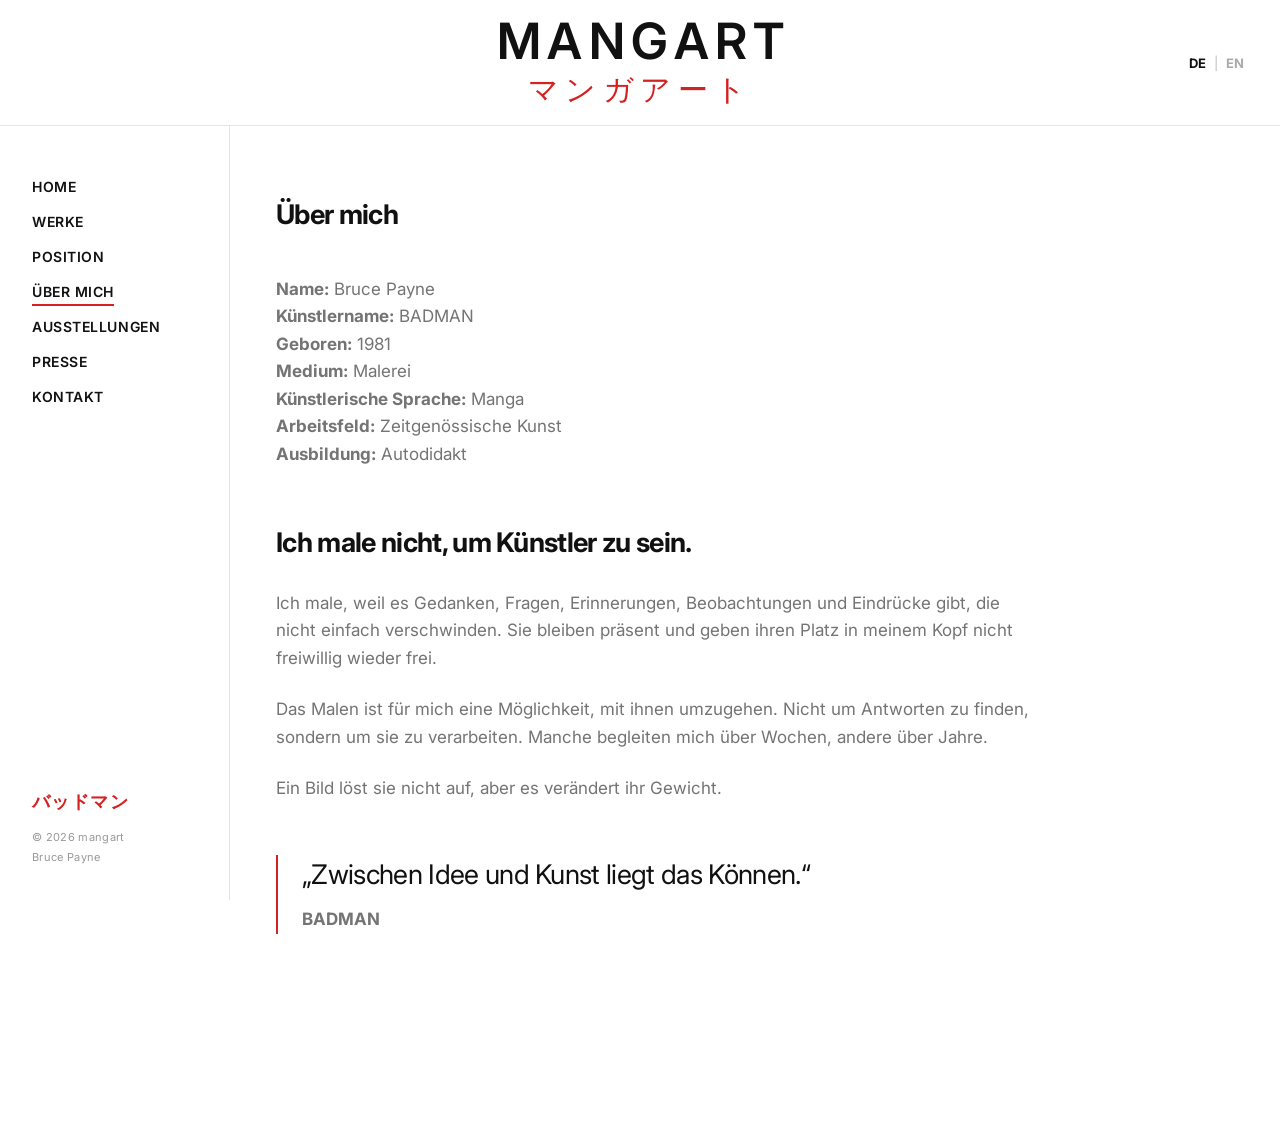
==== about.html @ ba603c7e "Create about.html" ====
<!DOCTYPE html>
<html lang="de">
<head>
  <meta charset="UTF-8">
  <meta name="viewport" content="width=device-width, initial-scale=1.0">

  <title>About | MANGART</title>

  <link rel="preconnect" href="https://fonts.googleapis.com">
  <link rel="preconnect" href="https://fonts.gstatic.com" crossorigin>

  <link
    href="https://fonts.googleapis.com/css2?family=Inter:wght@400;500;600;700&display=swap"
    rel="stylesheet"
  >

  <link rel="stylesheet" href="style.css">
</head>

<body>

  <header class="site-header">

    <a
      class="site-logo"
      href="index.html"
      aria-label="Zur Startseite"
      data-aria-de="Zur Startseite"
      data-aria-en="Go to homepage"
    >
      <span class="site-logo-main">MANGART</span>
      <span class="site-logo-japanese">マンガアート</span>
    </a>

    <div class="header-controls">

      <div class="language-switch" aria-label="Sprache auswählen">

        <button
          class="language-button active"
          id="languageDe"
          type="button"
          aria-pressed="true"
        >
          DE
        </button>

        <span class="language-divider">|</span>

        <button
          class="language-button"
          id="languageEn"
          type="button"
          aria-pressed="false"
        >
          EN
        </button>

      </div>

      <button
        class="menu-button"
        id="menuButton"
        type="button"
        aria-label="Menü öffnen"
        aria-expanded="false"
        data-open-de="Menü öffnen"
        data-close-de="Menü schließen"
        data-open-en="Open menu"
        data-close-en="Close menu"
      >
        <span></span>
        <span></span>
        <span></span>
      </button>

    </div>

  </header>

  <aside class="sidebar" id="sidebar">

    <nav class="main-navigation">

      <a
        href="index.html"
        data-de="Home"
        data-en="Home"
      >
        Home
      </a>

      <a
        href="#"
        data-de="Werke"
        data-en="Works"
      >
        Werke
      </a>

      <a
        href="#"
        data-de="Position"
        data-en="Position"
      >
        Position
      </a>

      <a
        class="active"
        href="about.html"
        data-de="Über mich"
        data-en="About"
      >
        Über mich
      </a>

      <a
        href="exhibitions.html"
        data-de="Ausstellungen"
        data-en="Exhibitions"
      >
        Ausstellungen
      </a>

      <a
        href="press.html"
        data-de="Presse"
        data-en="Press"
      >
        Presse
      </a>

      <a
        href="#"
        data-de="Kontakt"
        data-en="Contact"
      >
        Kontakt
      </a>

    </nav>

    <div class="sidebar-footer">
      <div class="japanese-name">バッドマン</div>
      <div>© 2026 mangart</div>
      <div>Bruce Payne</div>
    </div>

  </aside>

  <main class="page">

    <div class="content">

      <section class="intro">

        <h1
          class="intro-lead"
          style="margin-top: 0; margin-bottom: 42px;"
          data-de="Über mich"
          data-en="About"
        >
          Über mich
        </h1>

        <div style="margin-bottom: 54px;">

          <p class="intro-sub">
            <strong
              data-de="Name:"
              data-en="Name:"
            >
              Name:
            </strong>
            Bruce Payne
          </p>

          <p class="intro-sub">
            <strong
              data-de="Künstlername:"
              data-en="Artist name:"
            >
              Künstlername:
            </strong>
            BADMAN
          </p>

          <p class="intro-sub">
            <strong
              data-de="Geboren:"
              data-en="Born:"
            >
              Geboren:
            </strong>
            1981
          </p>

          <p class="intro-sub">
            <strong
              data-de="Medium:"
              data-en="Medium:"
            >
              Medium:
            </strong>

            <span
              data-de="Malerei"
              data-en="Painting"
            >
              Malerei
            </span>
          </p>

          <p class="intro-sub">
            <strong
              data-de="Künstlerische Sprache:"
              data-en="Artistic voice:"
            >
              Künstlerische Sprache:
            </strong>
            Manga
          </p>

          <p class="intro-sub">
            <strong
              data-de="Arbeitsfeld:"
              data-en="Field:"
            >
              Arbeitsfeld:
            </strong>

            <span
              data-de="Zeitgenössische Kunst"
              data-en="Contemporary art"
            >
              Zeitgenössische Kunst
            </span>
          </p>

          <p class="intro-sub">
            <strong
              data-de="Ausbildung:"
              data-en="Education:"
            >
              Ausbildung:
            </strong>

            <span
              data-de="Autodidakt"
              data-en="Self-taught"
            >
              Autodidakt
            </span>
          </p>

        </div>

        <p
          class="intro-main"
          style="font-weight: 700; margin-bottom: 28px;"
          data-de="Ich male nicht, um Künstler zu sein."
          data-en="I do not paint in order to be an artist."
        >
          Ich male nicht, um Künstler zu sein.
        </p>

        <p
          class="intro-sub"
          style="margin-bottom: 24px;"
          data-de="Ich male, weil es Gedanken, Fragen, Erinnerungen, Beobachtungen und Eindrücke gibt, die nicht einfach verschwinden. Sie bleiben präsent und geben ihren Platz in meinem Kopf nicht freiwillig wieder frei."
          data-en="I paint because there are thoughts, questions, memories, observations, and impressions that do not simply disappear. They remain present and do not willingly give up their place in my mind."
        >
          Ich male, weil es Gedanken, Fragen, Erinnerungen,
          Beobachtungen und Eindrücke gibt, die nicht einfach
          verschwinden. Sie bleiben präsent und geben ihren Platz
          in meinem Kopf nicht freiwillig wieder frei.
        </p>

        <p
          class="intro-sub"
          style="margin-bottom: 24px;"
          data-de="Das Malen ist für mich eine Möglichkeit, mit ihnen umzugehen. Nicht um Antworten zu finden, sondern um sie zu verarbeiten. Manche begleiten mich über Wochen, andere über Jahre."
          data-en="Painting is a way for me to deal with them. Not to find answers, but to process them. Some stay with me for weeks, others for years."
        >
          Das Malen ist für mich eine Möglichkeit, mit ihnen umzugehen.
          Nicht um Antworten zu finden, sondern um sie zu verarbeiten.
          Manche begleiten mich über Wochen, andere über Jahre.
        </p>

        <p
          class="intro-sub"
          style="margin-bottom: 52px;"
          data-de="Ein Bild löst sie nicht auf, aber es verändert ihr Gewicht."
          data-en="A painting does not dissolve them, but it changes their weight."
        >
          Ein Bild löst sie nicht auf, aber es verändert ihr Gewicht.
        </p>

        <blockquote
          style="
            margin: 0;
            padding-left: 24px;
            border-left: 2px solid #d42121;
          "
        >

          <p
            class="intro-main"
            style="margin-bottom: 12px;"
            data-de="„Zwischen Idee und Kunst liegt das Können.“"
            data-en="“Between an idea and art lies skill.”"
          >
            „Zwischen Idee und Kunst liegt das Können.“
          </p>

          <p
            class="intro-sub"
            style="font-weight: 700;"
          >
            BADMAN
          </p>

        </blockquote>

      </section>

    </div>

  </main>

  <script>
    const menuButton = document.getElementById("menuButton");
    const sidebar = document.getElementById("sidebar");

    const languageDe = document.getElementById("languageDe");
    const languageEn = document.getElementById("languageEn");

    const translatableElements = document.querySelectorAll(
      "[data-de][data-en]"
    );

    const ariaTranslatableElements = document.querySelectorAll(
      "[data-aria-de][data-aria-en]"
    );

    let currentLanguage =
      localStorage.getItem("mangart-language") || "de";

    function updateMenuLabel() {
      const menuIsOpen = sidebar.classList.contains("open");

      const labelAttribute = menuIsOpen
        ? `data-close-${currentLanguage}`
        : `data-open-${currentLanguage}`;

      menuButton.setAttribute(
        "aria-label",
        menuButton.getAttribute(labelAttribute)
      );
    }

    function setLanguage(language) {
      currentLanguage = language;

      document.documentElement.lang = language;

      translatableElements.forEach(function (element) {
        element.textContent = element.getAttribute(`data-${language}`);
      });

      ariaTranslatableElements.forEach(function (element) {
        element.setAttribute(
          "aria-label",
          element.getAttribute(`data-aria-${language}`)
        );
      });

      const germanIsActive = language === "de";

      languageDe.classList.toggle("active", germanIsActive);
      languageEn.classList.toggle("active", !germanIsActive);

      languageDe.setAttribute(
        "aria-pressed",
        germanIsActive ? "true" : "false"
      );

      languageEn.setAttribute(
        "aria-pressed",
        germanIsActive ? "false" : "true"
      );

      localStorage.setItem("mangart-language", language);

      updateMenuLabel();
    }

    languageDe.addEventListener("click", function () {
      setLanguage("de");
    });

    languageEn.addEventListener("click", function () {
      setLanguage("en");
    });

    menuButton.addEventListener("click", function () {
      const menuIsOpen = sidebar.classList.toggle("open");

      menuButton.classList.toggle("open", menuIsOpen);

      menuButton.setAttribute(
        "aria-expanded",
        menuIsOpen ? "true" : "false"
      );

      updateMenuLabel();
    });

    setLanguage(currentLanguage);
  </script>

</body>
</html>
---- style.css ----
:root {
  --white: #ffffff;
  --black: #111111;
  --grey: #747474;
  --light-grey: #e4e4e4;
  --soft-grey: #a2a2a2;
  --red: #d42121;

  --header-height: 126px;
  --sidebar-width: 230px;
  --content-width: 1320px;
}

* {
  box-sizing: border-box;
}

html {
  scroll-behavior: smooth;
}

body {
  margin: 0;
  background: var(--white);
  color: var(--black);
  font-family: "Inter", Arial, Helvetica, sans-serif;
  -webkit-font-smoothing: antialiased;
}

a {
  color: inherit;
  text-decoration: none;
}

button {
  font: inherit;
}

/* HEADER */

.site-header {
  position: fixed;
  top: 0;
  right: 0;
  left: 0;
  height: var(--header-height);
  background: rgba(255, 255, 255, 0.98);
  border-bottom: 1px solid var(--light-grey);
  z-index: 1000;
}

/* MANGART WORTMARKE */

.site-logo {
  position: absolute;
  top: 16px;
  left: 50%;
  width: 430px;
  transform: translateX(-50%);
  display: flex;
  flex-direction: column;
  align-items: center;
  white-space: nowrap;
}

.site-logo-main {
  display: block;
  width: 100%;
  color: var(--black);
  font-size: 50px;
  font-weight: 600;
  line-height: 1;
  letter-spacing: 0.13em;
  text-align: center;
  text-indent: 0.13em;
}

.site-logo-japanese {
  display: block;
  width: 100%;
  margin-top: 8px;
  color: var(--red);
  font-size: 30px;
  font-weight: 500;
  line-height: 1;
  letter-spacing: 0.22em;
  text-align: center;
  text-indent: 0.00em;
}

.header-controls {
  position: absolute;
  top: 0;
  right: 36px;
  height: var(--header-height);
  display: flex;
  align-items: center;
  gap: 22px;
}

.language-switch {
  display: flex;
  align-items: center;
  gap: 8px;
  font-size: 13px;
  font-weight: 700;
}

.language-button {
  padding: 0;
  border: 0;
  background: transparent;
  color: #aaaaaa;
  cursor: pointer;
}

.language-button.active {
  color: var(--black);
}

.language-divider {
  color: #bdbdbd;
  font-weight: 400;
}

/* LINKE NAVIGATION */

.sidebar {
  position: fixed;
  top: var(--header-height);
  bottom: 0;
  left: 0;
  width: var(--sidebar-width);
  padding: 52px 32px 32px;
  display: flex;
  flex-direction: column;
  background: var(--white);
  border-right: 1px solid var(--light-grey);
  z-index: 900;
}

.main-navigation {
  display: flex;
  flex-direction: column;
  align-items: flex-start;
  gap: 18px;
}

.main-navigation a {
  position: relative;
  font-size: 14px;
  font-weight: 600;
  letter-spacing: 0.04em;
  text-transform: uppercase;
}

.main-navigation a::after {
  content: "";
  position: absolute;
  bottom: -6px;
  left: 0;
  width: 0;
  height: 2px;
  background: var(--red);
  transition: width 0.2s ease;
}

.main-navigation a:hover::after,
.main-navigation a.active::after {
  width: 100%;
}

/* SIGNATUR LINKS UNTEN */

.sidebar-footer {
  margin-top: auto;
  padding-top: 72px;
  color: #999999;
  font-size: 11px;
  line-height: 1.8;
  letter-spacing: 0.03em;
}

.japanese-name {
  margin-bottom: 10px;
  color: var(--red);
  font-size: 18px;
  font-weight: 600;
  letter-spacing: 0.08em;
}

/* HAUPTBEREICH */

.page {
  margin-left: var(--sidebar-width);
  padding: var(--header-height) 46px 100px;
}

.content {
  width: 100%;
  max-width: var(--content-width);
  margin: 0 auto;
  padding-top: 70px;
}

/* HOME INTRO */

.intro {
  max-width: 820px;
  margin-bottom: 100px;
}

.intro p {
  margin-top: 0;
}

.intro-lead {
  margin-bottom: 14px;
  font-size: 27px;
  font-weight: 700;
  line-height: 1.4;
  letter-spacing: -0.025em;
}

.intro-main {
  margin-bottom: 30px;
  font-size: 27px;
  font-weight: 400;
  line-height: 1.45;
  letter-spacing: -0.025em;
}

.intro-sub {
  max-width: 760px;
  margin-bottom: 0;
  color: var(--grey);
  font-size: 17px;
  font-weight: 400;
  line-height: 1.62;
}

/* AUSGEWÄHLTE ARBEITEN */

.selected-works {
  width: 100%;
}

.section-title {
  display: flex;
  align-items: center;
  gap: 22px;
  margin: 0 0 30px;
  color: var(--soft-grey);
  font-size: 13px;
  font-weight: 700;
  letter-spacing: 0.28em;
  text-transform: uppercase;
}

.section-title::after {
  content: "";
  flex: 1;
  height: 1px;
  background: var(--light-grey);
}

/* WERKRASTER */

.works-grid {
  display: grid;
  grid-template-columns: repeat(4, minmax(0, 1fr));
  gap: 52px 22px;
}

.work-card {
  display: block;
  width: 100%;
}

.image-placeholder {
  width: 100%;
  aspect-ratio: 4 / 5;
  display: flex;
  align-items: center;
  justify-content: center;
  background: var(--white);
  border: 1px dashed #d4d4d4;
  color: #aaaaaa;
  font-size: 11px;
  font-weight: 600;
  letter-spacing: 0.12em;
  text-transform: uppercase;
}

.work-card img {
  display: block;
  width: 100%;
  height: auto;
  object-fit: contain;
  background: var(--white);
}

/* ALLE WERKE ANSEHEN */

.all-works-link {
  display: inline-block;
  position: relative;
  margin-top: 46px;
  padding-bottom: 5px;
  font-size: 13px;
  font-weight: 700;
  letter-spacing: 0.12em;
  text-transform: uppercase;
}

.all-works-link::after {
  content: "";
  position: absolute;
  right: 0;
  bottom: 0;
  left: 0;
  height: 1px;
  background: var(--black);
}

.all-works-link:hover {
  opacity: 0.55;
}

/* HAMBURGER */

.menu-button {
  display: none;
  width: 32px;
  height: 32px;
  padding: 0;
  border: 0;
  background: transparent;
  cursor: pointer;
  align-items: center;
  justify-content: center;
  flex-direction: column;
}

.menu-button span {
  display: block;
  width: 28px;
  height: 2px;
  margin: 3px 0;
  background: var(--black);
  transition: transform 0.2s ease, opacity 0.2s ease;
}

.menu-button.open span:nth-child(1) {
  transform: translateY(8px) rotate(45deg);
}

.menu-button.open span:nth-child(2) {
  opacity: 0;
}

.menu-button.open span:nth-child(3) {
  transform: translateY(-8px) rotate(-45deg);
}

/* TABLET */

@media (max-width: 820px) {
  .works-grid {
    grid-template-columns: repeat(2, minmax(0, 1fr));
  }
}

/* HANDY */

@media (max-width: 760px) {
  :root {
    --header-height: 98px;
  }

  .site-logo {
    top: 50%;
    left: 20px;
    width: max-content;
    transform: translateY(-50%);
    display: inline-flex;
    flex-direction: column;
    align-items: center;
  }

  .site-logo-main {
    display: block;
    width: auto;
    font-size: 25px;
    font-weight: 600;
    line-height: 1;
    letter-spacing: 0.1em;
    text-align: center;
    text-indent: 0;
  }

  .site-logo-japanese {
    display: block;
    width: auto;
    margin-top: 7px;
    font-size: 14px;
    font-weight: 500;
    line-height: 1;
    letter-spacing: 0.2em;
    text-align: center;
    text-indent: 0.2em;
  }

  .header-controls {
    top: 0;
    right: 16px;
    height: var(--header-height);
    gap: 14px;
  }

  .language-switch {
    height: 32px;
    display: flex;
    align-items: center;
    font-size: 13px;
  }

  .menu-button {
    display: flex;
  }

  .sidebar {
    top: var(--header-height);
    width: 100%;
    height: calc(100vh - var(--header-height));
    padding: 36px 26px 30px;
    border-right: 0;
    transform: translateX(-105%);
    transition: transform 0.25s ease;
  }

  .sidebar.open {
    transform: translateX(0);
  }

  .main-navigation {
    gap: 24px;
  }

  .main-navigation a {
    font-size: 22px;
  }

  .sidebar-footer {
    display: none;
  }

  .page {
    margin-left: 0;
    padding: var(--header-height) 22px 65px;
  }

  .content {
    padding-top: 48px;
  }

  .intro {
    margin-bottom: 74px;
  }

  .intro-lead {
    font-size: 23px;
  }

  .intro-main {
    font-size: 23px;
  }

  .intro-sub {
    font-size: 17px;
  }

  .section-title {
    font-size: 12px;
    letter-spacing: 0.2em;
  }

  .works-grid {
    grid-template-columns: 1fr;
    gap: 28px;
  }
}
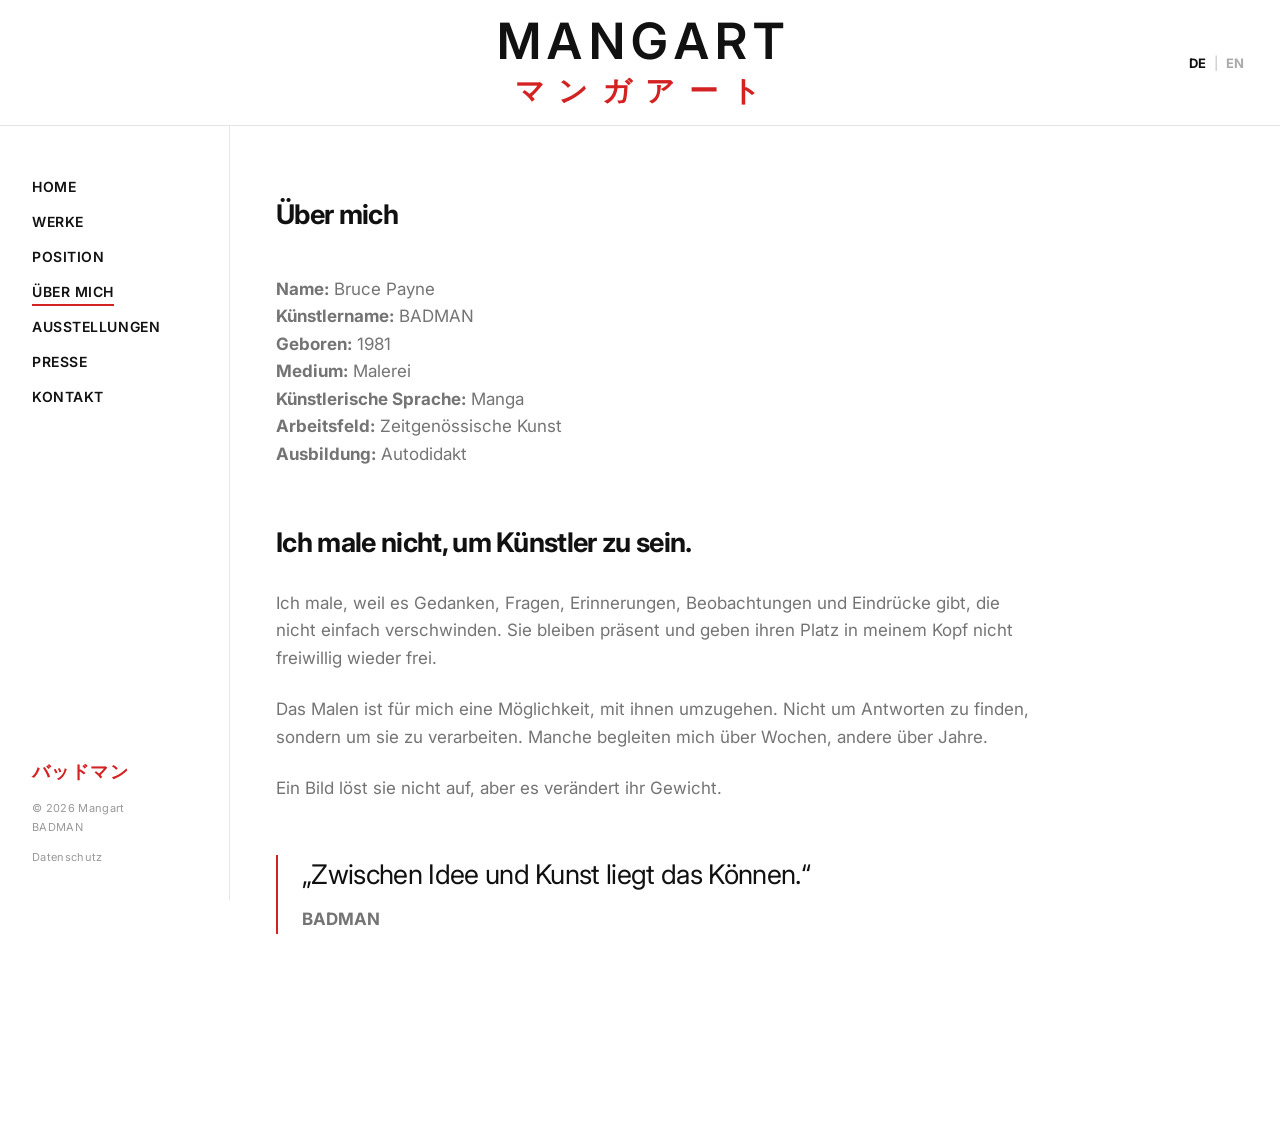
==== commit 552cb296: "Update about.html" ====
--- a/about.html
+++ b/about.html
@@ -15,6 +15,42 @@
   >
 
   <link rel="stylesheet" href="style.css">
+
+  <style>
+    .privacy-footer-link {
+      display: inline-block;
+      margin-top: 10px;
+      color: #999999;
+      font-size: 11px;
+      line-height: 1.8;
+      letter-spacing: 0.03em;
+      text-decoration: none;
+    }
+
+    .privacy-footer-link:hover {
+      color: #111111;
+    }
+
+    .mobile-privacy-footer {
+      display: none;
+    }
+
+    @media (max-width: 760px) {
+      .mobile-privacy-footer {
+        display: block;
+        margin-top: 60px;
+        padding-top: 24px;
+        border-top: 1px solid #e4e4e4;
+      }
+
+      .mobile-privacy-footer a {
+        color: #999999;
+        font-size: 11px;
+        letter-spacing: 0.03em;
+        text-decoration: none;
+      }
+    }
+  </style>
 </head>
 
 <body>
@@ -34,7 +70,12 @@
 
     <div class="header-controls">
 
-      <div class="language-switch" aria-label="Sprache auswählen">
+      <div
+        class="language-switch"
+        aria-label="Sprache auswählen"
+        data-aria-de="Sprache auswählen"
+        data-aria-en="Select language"
+      >
 
         <button
           class="language-button active"
@@ -82,27 +123,15 @@
 
     <nav class="main-navigation">
 
-      <a
-        href="index.html"
-        data-de="Home"
-        data-en="Home"
-      >
+      <a href="index.html" data-de="Home" data-en="Home">
         Home
       </a>
 
-      <a
-        href="#"
-        data-de="Werke"
-        data-en="Works"
-      >
+      <a href="works.html" data-de="Werke" data-en="Works">
         Werke
       </a>
 
-      <a
-        href="#"
-        data-de="Position"
-        data-en="Position"
-      >
+      <a href="position.html" data-de="Position" data-en="Position">
         Position
       </a>
 
@@ -123,19 +152,11 @@
         Ausstellungen
       </a>
 
-      <a
-        href="press.html"
-        data-de="Presse"
-        data-en="Press"
-      >
+      <a href="press.html" data-de="Presse" data-en="Press">
         Presse
       </a>
 
-      <a
-        href="#"
-        data-de="Kontakt"
-        data-en="Contact"
-      >
+      <a href="contact.html" data-de="Kontakt" data-en="Contact">
         Kontakt
       </a>
 
@@ -143,8 +164,17 @@
 
     <div class="sidebar-footer">
       <div class="japanese-name">バッドマン</div>
-      <div>© 2026 mangart</div>
-      <div>Bruce Payne</div>
+      <div>© 2026 Mangart</div>
+      <div>BADMAN</div>
+
+      <a
+        class="privacy-footer-link"
+        href="privacy.html"
+        data-de="Datenschutz"
+        data-en="Privacy"
+      >
+        Datenschutz
+      </a>
     </div>
 
   </aside>
@@ -167,10 +197,7 @@
         <div style="margin-bottom: 54px;">
 
           <p class="intro-sub">
-            <strong
-              data-de="Name:"
-              data-en="Name:"
-            >
+            <strong data-de="Name:" data-en="Name:">
               Name:
             </strong>
             Bruce Payne
@@ -187,27 +214,18 @@
           </p>
 
           <p class="intro-sub">
-            <strong
-              data-de="Geboren:"
-              data-en="Born:"
-            >
+            <strong data-de="Geboren:" data-en="Born:">
               Geboren:
             </strong>
             1981
           </p>
 
           <p class="intro-sub">
-            <strong
-              data-de="Medium:"
-              data-en="Medium:"
-            >
+            <strong data-de="Medium:" data-en="Medium:">
               Medium:
             </strong>
 
-            <span
-              data-de="Malerei"
-              data-en="Painting"
-            >
+            <span data-de="Malerei" data-en="Painting">
               Malerei
             </span>
           </p>
@@ -223,10 +241,7 @@
           </p>
 
           <p class="intro-sub">
-            <strong
-              data-de="Arbeitsfeld:"
-              data-en="Field:"
-            >
+            <strong data-de="Arbeitsfeld:" data-en="Field:">
               Arbeitsfeld:
             </strong>
 
@@ -239,17 +254,11 @@
           </p>
 
           <p class="intro-sub">
-            <strong
-              data-de="Ausbildung:"
-              data-en="Education:"
-            >
+            <strong data-de="Ausbildung:" data-en="Education:">
               Ausbildung:
             </strong>
 
-            <span
-              data-de="Autodidakt"
-              data-en="Self-taught"
-            >
+            <span data-de="Autodidakt" data-en="Self-taught">
               Autodidakt
             </span>
           </p>
@@ -325,6 +334,16 @@
 
       </section>
 
+      <div class="mobile-privacy-footer">
+        <a
+          href="privacy.html"
+          data-de="Datenschutz"
+          data-en="Privacy"
+        >
+          Datenschutz
+        </a>
+      </div>
+
     </div>
 
   </main>
--- a/style.css
+++ b/style.css
@@ -75,17 +75,22 @@
   text-indent: 0.13em;
 }
 
-.site-logo-japanese {
+.site-logo .site-logo-japanese {
+  position: static !important;
   display: block;
   width: 100%;
-  margin-top: 8px;
-  color: var(--red);
-  font-size: 30px;
-  font-weight: 500;
+  margin-top: 10px;
+  margin-right: 0 !important;
+  margin-left: 0 !important;
+  color: var(--red) !important;
+  font-size: 29px;
+  font-weight: 600;
   line-height: 1;
-  letter-spacing: 0.22em;
+  letter-spacing: 0.46em;
   text-align: center;
-  text-indent: 0.00em;
+  text-indent: 0.46em;
+  transform: translateX(-2px) !important;
+  align-self: center;
 }
 
 .header-controls {
@@ -399,16 +404,21 @@
     text-indent: 0;
   }
 
-  .site-logo-japanese {
+  .site-logo .site-logo-japanese {
     display: block;
     width: auto;
     margin-top: 7px;
+    margin-right: 0 !important;
+    margin-left: 0 !important;
+    color: var(--red) !important;
     font-size: 14px;
     font-weight: 500;
     line-height: 1;
     letter-spacing: 0.2em;
     text-align: center;
     text-indent: 0.2em;
+    transform: translateX(-6px) !important;
+    align-self: center;
   }
 
   .header-controls {
